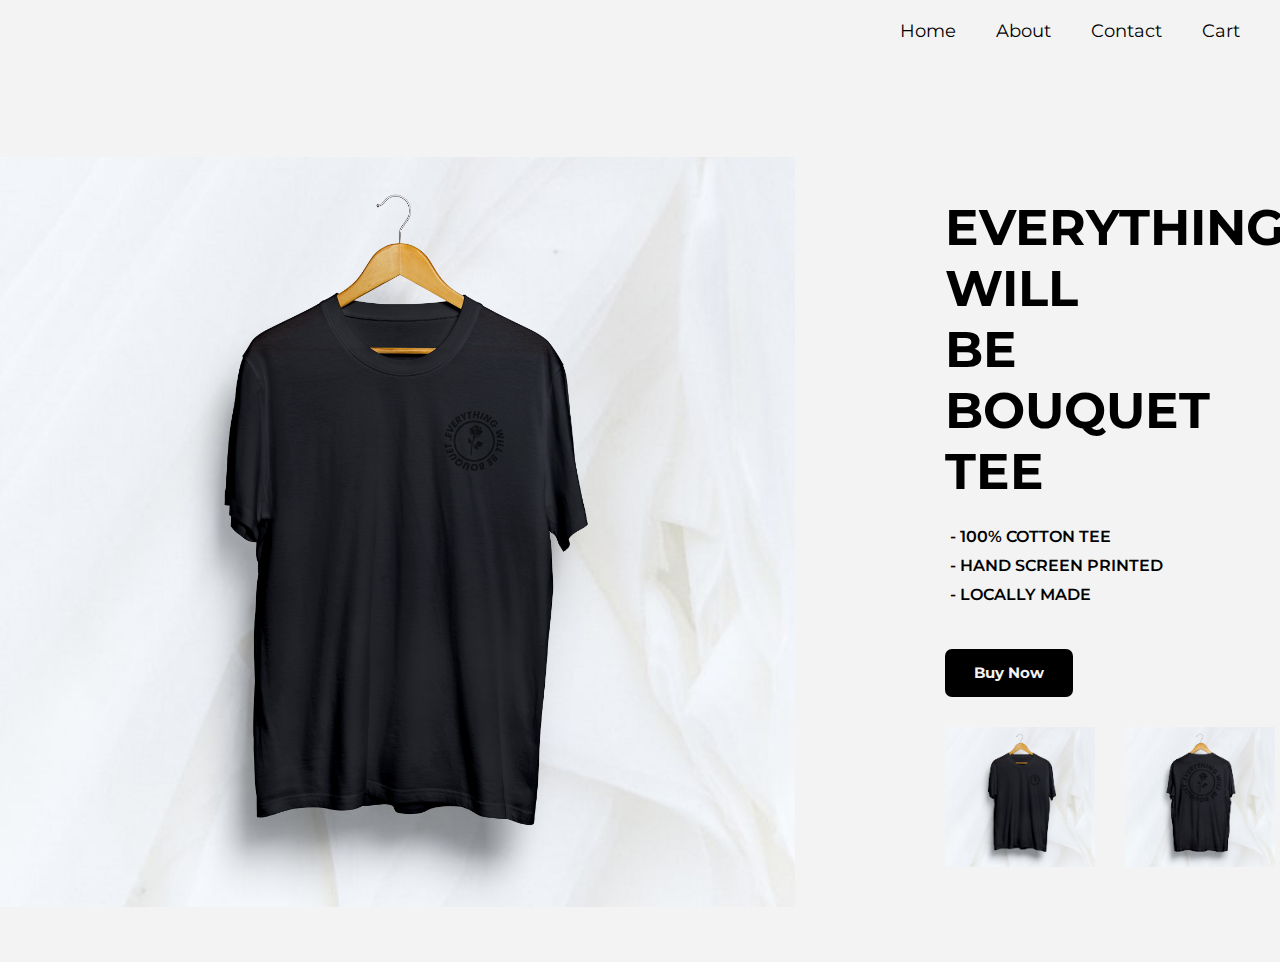
==== productPage.html @ cf2b313b "Adding new files" ====
<!DOCTYPE html>
<html lang="en">
<head>
  <meta charset="UTF-8">
  <meta http-equiv="X-UA-Compatible" content="IE=edge">
  <meta name="viewport" content="width=device-width, initial-scale=1.0">
  <!-- Google Font Import -->
  <link rel="preconnect" href="https://fonts.googleapis.com">
  <link rel="preconnect" href="https://fonts.gstatic.com" crossorigin>
  <link href="https://fonts.googleapis.com/css2?family=Montserrat:wght@400;500;700;800&display=swap" rel="stylesheet">
  <!-- Stylesheet Import -->
  <link rel="stylesheet" href="./productStyles.css">
  <title>Everything will be Bouquet</title>
</head>
<body>
  <header>
    <!-- <h3 class="logo">.sbtl</h3> -->
    <nav>
      <ul>
        <a href="./index.html"><li>Home</li></a>
        <a href="#"><li>About</li></a>
        <a href="#"><li>Contact</li></a>
        <a href="#"><li>Cart</li></a>
      </ul>
    </nav>
  </header>

  <section>
    <div class="main-container">
      <img id="mainImage" src="./img/Everything Front POCKET.jpg" alt="">
      <div class="left-card">
        <h1>Everything will <br> be bouquet <br> Tee</h1>
        <div class="text-container">
        <p>- 100% Cotton Tee</p>
        <p>- Hand Screen Printed</p>
        <p>- Locally Made</p>
      </div>

        <button class="btn">Buy Now</button>
        <div class="thumbnails">
          <img id="change" onclick="change()" src="./img/Everything Front POCKET.jpg" alt="">
          <img onclick="change()" id="thumbnail2" src="./img/Design3.jpg" alt="">
        </div>
      </div>
    </div>
    
  </section>

  <script src="./product.js"></script>
</body>
</html>
---- productStyles.css ----
*{
  margin: 0;
  padding: 0;
  box-sizing: border-box;
}

nav {
  max-width: 100%;
  font-family: 'Montserrat', sans-serif;
  background-color: rgb(243, 243, 243);
}

nav ul {
  list-style-type: none;
  display: flex;
  justify-content: flex-end;
  align-items: center;
  padding-right: 20px;
}

nav li {
  color: black;
  font-size: 18px;
  padding: 20px;
}

nav a{
  text-decoration: none;
}

.main-container{
  max-width: 100%;
  height: 100vh; /*LOOK AT THIS */
  padding-top: 40px;
  background-color: rgb(243, 243, 243);
  display: flex;
  justify-content: center;
  align-items: center;
  gap: 150px;
}

.main-container img{
  max-width: 800px;
}

.main-container h1 {
  font-family: 'Montserrat', sans-serif;
  text-transform: uppercase;
  font-size: 50px;
  padding-bottom: 20px;
}

button {
  width: 8rem;
  height: 3rem;
  font-family: 'Montserrat', sans-serif;
  font-size: 15px;
  font-weight: 700;
  border-radius: 7px;
  background-color: black;
  color: rgb(243, 243, 243);
  border: 2px solid black;
}

button:hover{
  background-color: rgb(243, 243, 243);
  color:black;
  cursor: pointer;
  transition-duration: .5s;
}

p{
  font-family: 'Montserrat', sans-serif;
  font-weight: 600;
  text-transform: uppercase;
  padding: 5px;
}

.text-container {
  padding-bottom: 40px;
}

.thumbnails{
  padding-top: 30px;
  display: flex;
  justify-content: flex-start;
  gap: 30px;
}

.thumbnails img{
  max-width: 150px;
  
}

@media only screen and (max-width: 1000px){
  nav ul {
    display: flex;
    justify-content: center;
  }
  .main-container{
    
    flex-wrap: wrap;
    gap: 100px;
  }
  .main-container h1{
    font-size: 55px;
    text-align: center;
  }
  .left-card{
    display: flex;
    flex-direction: column;
    justify-content: center;
    align-items: center;
  }
  .img-container{
    flex-wrap: wrap;
  }
  }
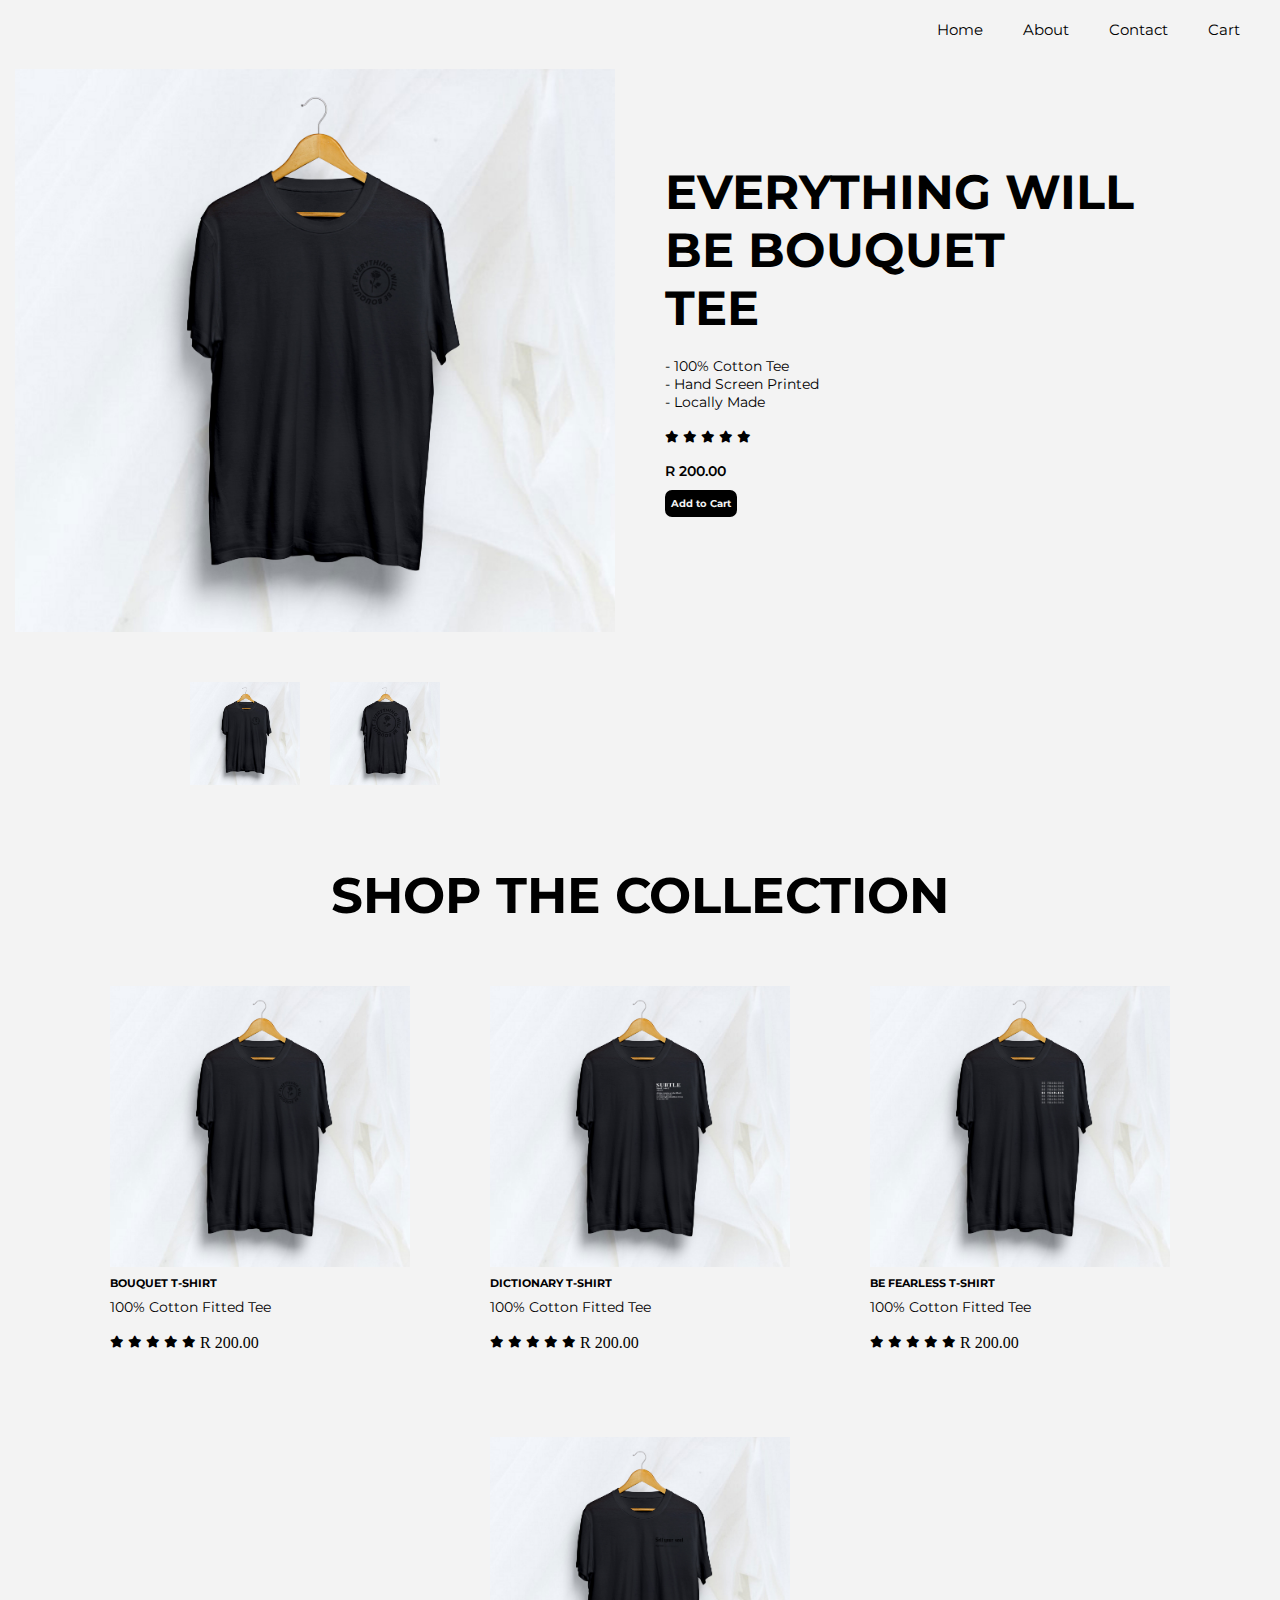
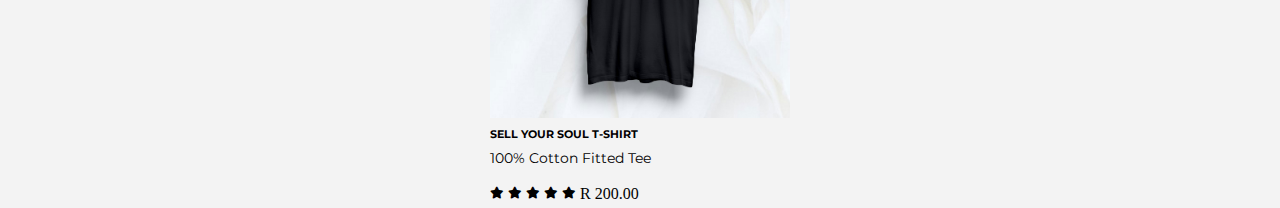
==== commit be6c5897: "All file updates" ====
--- a/productPage.html
+++ b/productPage.html
@@ -1,9 +1,12 @@
 <!DOCTYPE html>
 <html lang="en">
+
 <head>
   <meta charset="UTF-8">
   <meta http-equiv="X-UA-Compatible" content="IE=edge">
   <meta name="viewport" content="width=device-width, initial-scale=1.0">
+  <!-- Font Awesome Import -->
+  <link rel="stylesheet" href="https://cdnjs.cloudflare.com/ajax/libs/font-awesome/6.1.1/css/all.min.css">
   <!-- Google Font Import -->
   <link rel="preconnect" href="https://fonts.googleapis.com">
   <link rel="preconnect" href="https://fonts.gstatic.com" crossorigin>
@@ -12,40 +15,119 @@
   <link rel="stylesheet" href="./productStyles.css">
   <title>Everything will be Bouquet</title>
 </head>
+
 <body>
   <header>
     <!-- <h3 class="logo">.sbtl</h3> -->
+    
     <nav>
+      <div class="logo">
+        <img src="./img/sbtl Futura Black.png" alt="">
+      </div>
       <ul>
-        <a href="./index.html"><li>Home</li></a>
-        <a href="#"><li>About</li></a>
-        <a href="#"><li>Contact</li></a>
-        <a href="#"><li>Cart</li></a>
+        <a href="./index.html">
+          <li>Home</li>
+        </a>
+        <a href="#">
+          <li>About</li>
+        </a>
+        <a href="#">
+          <li>Contact</li>
+        </a>
+        <a href="#">
+          <li>Cart</li>
+        </a>
       </ul>
     </nav>
+
   </header>
 
   <section>
-    <div class="main-container">
-      <img id="mainImage" src="./img/Everything Front POCKET.jpg" alt="">
-      <div class="left-card">
-        <h1>Everything will <br> be bouquet <br> Tee</h1>
-        <div class="text-container">
-        <p>- 100% Cotton Tee</p>
-        <p>- Hand Screen Printed</p>
-        <p>- Locally Made</p>
-      </div>
 
-        <button class="btn">Buy Now</button>
+    <div class="product-container">
+      <div class="grid-column">
+        <img src="./img/Everything-Front-POCKET-for-WEB.jpg" alt="">
+
+        <div class="product-description">
+          <h1>Everything will<br> be bouquet<br> Tee</h1>
+          <div class="text-container">
+            <p>- 100% Cotton Tee</p>
+            <p>- Hand Screen Printed</p>
+            <p>- Locally Made</p>
+            <i class="fa fa-star fa-xs" aria-hidden="true"></i>
+            <i class="fa fa-star fa-xs" aria-hidden="true"></i>
+            <i class="fa fa-star fa-xs" aria-hidden="true"></i>
+            <i class="fa fa-star fa-xs" aria-hidden="true"></i>
+            <i class="fa fa-star fa-xs" aria-hidden="true"></i>
+            <span>R 200.00</span>
+            <button class="btn">Add to Cart</button>
+          </div>
+        </div>
         <div class="thumbnails">
           <img id="change" onclick="change()" src="./img/Everything Front POCKET.jpg" alt="">
           <img onclick="change()" id="thumbnail2" src="./img/Design3.jpg" alt="">
         </div>
       </div>
     </div>
-    
+  </div>
+  </section>
+    <!-- OTHER PRODUCTS SECTION -->
+
+  <section>
+    <div class="middle-body">
+      <div class="middle-heading">
+        <h2>Shop the collection</h2>
+      </div>
+      <div class="img-container">
+        <div class="img-card">
+          <img src="./img/Everything-Front-POCKET-for-WEB.jpg" alt="">
+          <h3>Bouquet T-Shirt</h3>
+          <p>100% Cotton Fitted Tee</p>
+          <i class="fa fa-star fa-xs" aria-hidden="true"></i>
+          <i class="fa fa-star fa-xs" aria-hidden="true"></i>
+          <i class="fa fa-star fa-xs" aria-hidden="true"></i>
+          <i class="fa fa-star fa-xs" aria-hidden="true"></i>
+          <i class="fa fa-star fa-xs" aria-hidden="true"></i>
+          <span>R 200.00</span>
+        </div>
+        <div class="img-card">
+          <img src="./img/Design1.jpg" alt="">
+          <h3>Dictionary T-Shirt</h3>
+          <p>100% Cotton Fitted Tee</p>
+          <i class="fa fa-star fa-xs" aria-hidden="true"></i>
+          <i class="fa fa-star fa-xs" aria-hidden="true"></i>
+          <i class="fa fa-star fa-xs" aria-hidden="true"></i>
+          <i class="fa fa-star fa-xs" aria-hidden="true"></i>
+          <i class="fa fa-star fa-xs" aria-hidden="true"></i>
+          <span>R 200.00</span>
+        </div>
+        <div class="img-card">
+          <img src="./img/Design2.jpg" alt="">
+          <h3>Be Fearless T-Shirt</h3>
+          <p>100% Cotton Fitted Tee</p>
+          <i class="fa fa-star fa-xs" aria-hidden="true"></i>
+          <i class="fa fa-star fa-xs" aria-hidden="true"></i>
+          <i class="fa fa-star fa-xs" aria-hidden="true"></i>
+          <i class="fa fa-star fa-xs" aria-hidden="true"></i>
+          <i class="fa fa-star fa-xs" aria-hidden="true"></i>
+          <span>R 200.00</span>
+        </div>
+        <div class="img-card">
+          <img src="./img/Sell-your-Soul-Design.jpg" alt="">
+          <h3>Sell Your Soul T-Shirt</h3>
+          <p>100% Cotton Fitted Tee</p>
+          <i class="fa fa-star fa-xs" aria-hidden="true"></i>
+          <i class="fa fa-star fa-xs" aria-hidden="true"></i>
+          <i class="fa fa-star fa-xs" aria-hidden="true"></i>
+          <i class="fa fa-star fa-xs" aria-hidden="true"></i>
+          <i class="fa fa-star fa-xs" aria-hidden="true"></i>
+          <span>R 200.00</span>
+        </div>
+      </div>
+    </div>
   </section>
 
   <script src="./product.js"></script>
 </body>
+
 </html>--- a/productStyles.css
+++ b/productStyles.css
@@ -4,6 +4,16 @@
   box-sizing: border-box;
 }
 
+.logo{
+  padding-top: 20px;
+  display: flex;
+  justify-content: center;
+}
+
+.logo img{
+  max-width: 80px;
+}
+
 nav {
   max-width: 100%;
   font-family: 'Montserrat', sans-serif;
@@ -20,7 +30,7 @@
 
 nav li {
   color: black;
-  font-size: 18px;
+  font-size: 15px;
   padding: 20px;
 }
 
@@ -28,33 +38,62 @@
   text-decoration: none;
 }
 
-.main-container{
-  max-width: 100%;
-  height: 100vh; /*LOOK AT THIS */
-  padding-top: 40px;
-  background-color: rgb(243, 243, 243);
-  display: flex;
-  justify-content: center;
+/* <---------- END OF NAV ----------> */
+
+.product-container{
+  
+  max-width: 100%;
+  padding-top: 10px;
+  background-color: rgb(243, 243, 243);
+}
+
+.grid-column{
+  max-width: 100%;
   align-items: center;
-  gap: 150px;
-}
-
-.main-container img{
-  max-width: 800px;
-}
-
-.main-container h1 {
+  display: grid;
+  justify-content: center;
+  grid-template-columns: repeat(2, 600px);
+  column-gap: 50px;
+}
+
+.grid-column img{
+  max-width: 600px;
+}
+
+.product-description h1{
+  font-size: 3rem;
   font-family: 'Montserrat', sans-serif;
   text-transform: uppercase;
-  font-size: 50px;
   padding-bottom: 20px;
 }
 
-button {
-  width: 8rem;
-  height: 3rem;
-  font-family: 'Montserrat', sans-serif;
-  font-size: 15px;
+.text-container{
+  padding-bottom: 20px;
+}
+
+.text-container p{
+  font-family: 'Montserrat', sans-serif;
+  font-size: 14px;
+}
+
+.text-container span{
+    display: block;
+    font-family: 'Montserrat', sans-serif;
+    font-size: 14px;
+    font-weight: 600;
+    padding-top: 10px;
+    padding-bottom: 10px;
+  }
+
+ i{
+    padding-top: 20px;
+ }
+
+ .btn {
+  width: 4.5rem;
+  height: 1.7rem;
+  font-family: 'Montserrat', sans-serif;
+  font-size: 10px;
   font-weight: 700;
   border-radius: 7px;
   background-color: black;
@@ -69,50 +108,181 @@
   transition-duration: .5s;
 }
 
-p{
-  font-family: 'Montserrat', sans-serif;
+
+.thumbnails{
+  display: flex;
+  justify-content: center;
+  gap: 30px;
+  padding-top: 50px;
+}
+.product-container .thumbnails img{
+  max-width: 110px;
+}
+
+/* <----------- OTHER OPTIONS SECTION ----------> */
+
+.middle-body{
+  background-color: rgb(243, 243, 243);
+  padding-top: 80px;
+}
+
+.middle-heading{
+  display: flex;
+  justify-content: center;
+  align-items: center;
+  text-align: center;
+  padding-bottom: 10px;
+}
+
+.middle-heading h2{
+  font-family: 'Montserrat', sans-serif;
+  text-transform: uppercase;
+  font-size: 50px;
+}
+
+.img-container{
+  max-width: 100%;
+  padding-top: 50px;
+  display: flex;
+  flex-wrap: wrap;
+  justify-content: center;
+  gap: 80px;
+}
+
+.img-card{
+  max-width: 505px;
+}
+
+.img-card h3{
+  font-family: 'Montserrat', sans-serif;
+  font-size: 11px;
+  padding-top: 5px;
+  padding-bottom: 8px;
+  text-transform: uppercase;
+}
+
+.img-card p{
+  font-family: 'Montserrat', sans-serif;
+  font-size: 14px;
+}
+
+.img-card img {
+  max-width: 300px;
+}
+
+i{
+  padding-top: 25px;
+  padding-bottom: 15px;
+}
+
+.product-description span{
+  display: block;
+  font-family: 'Montserrat', sans-serif;
+  font-size: 14px;
   font-weight: 600;
-  text-transform: uppercase;
-  padding: 5px;
-}
-
-.text-container {
-  padding-bottom: 40px;
-}
-
-.thumbnails{
-  padding-top: 30px;
-  display: flex;
-  justify-content: flex-start;
-  gap: 30px;
-}
-
-.thumbnails img{
-  max-width: 150px;
-  
-}
-
-@media only screen and (max-width: 1000px){
+}
+
+
+
+
+/* <-------- END OF OTHER OPTIONS --------> */
+
+
+
+
+
+
+
+
+
+/* <---------- RESPONSIVE SECTION ----------> */
+@media only screen and (min-width: 850px){
+  .logo{
+    display: none;
+  }
+}
+
+
+
+@media only screen and (max-width: 850px){
+
+  nav ul li{
+    display: none;
+  }
   nav ul {
+    display: block;
+    text-align: center;
+    padding-top: 10px;
+    padding-right: 0;
+  }
+
+  nav li {
+    font-size: 0.8rem;
+    padding: 2px;
+  }
+
+  .product-container{
+    max-width: 100%;
+    flex-wrap: wrap;
+  }
+
+  .product-description{
+    max-width: 100%;
+  }
+
+  .grid-column{
+    max-width: 850px;
+    display: grid;
+    grid-template-columns: repeat(2, 180px);
+    column-gap: 10px;
+  }
+
+  .btn{
+    width: 3.8rem;
+  height: 1.3rem;
+  font-size: 0.5rem;
+  }
+
+.product-description{
+  padding-top: 45px;
+}
+
+  .grid-column h1{
+    display: inline;
+    font-size: 0.7rem;
+    padding: 0px;
+  }
+
+  .grid-column p{
+    font-size: 0.6rem;
+    padding-top: 5px;
+  }
+
+  i{
+    padding-top: 15px;
+    padding-bottom: 0px;
+  }
+
+  span{
+    font-size: 1px;
+    padding: 0px;
+  }
+
+  .grid-column img{
+    overflow: auto;
+    max-width: 180px;
+  }
+
+  .thumbnails{
     display: flex;
     justify-content: center;
-  }
-  .main-container{
-    
-    flex-wrap: wrap;
-    gap: 100px;
-  }
-  .main-container h1{
-    font-size: 55px;
-    text-align: center;
-  }
-  .left-card{
-    display: flex;
-    flex-direction: column;
-    justify-content: center;
-    align-items: center;
-  }
-  .img-container{
-    flex-wrap: wrap;
-  }
-  }+    gap: 10px;
+    padding-top: 0px;
+  }
+
+  .product-container .thumbnails img{
+    max-width: 70px;
+  }
+}
+
+
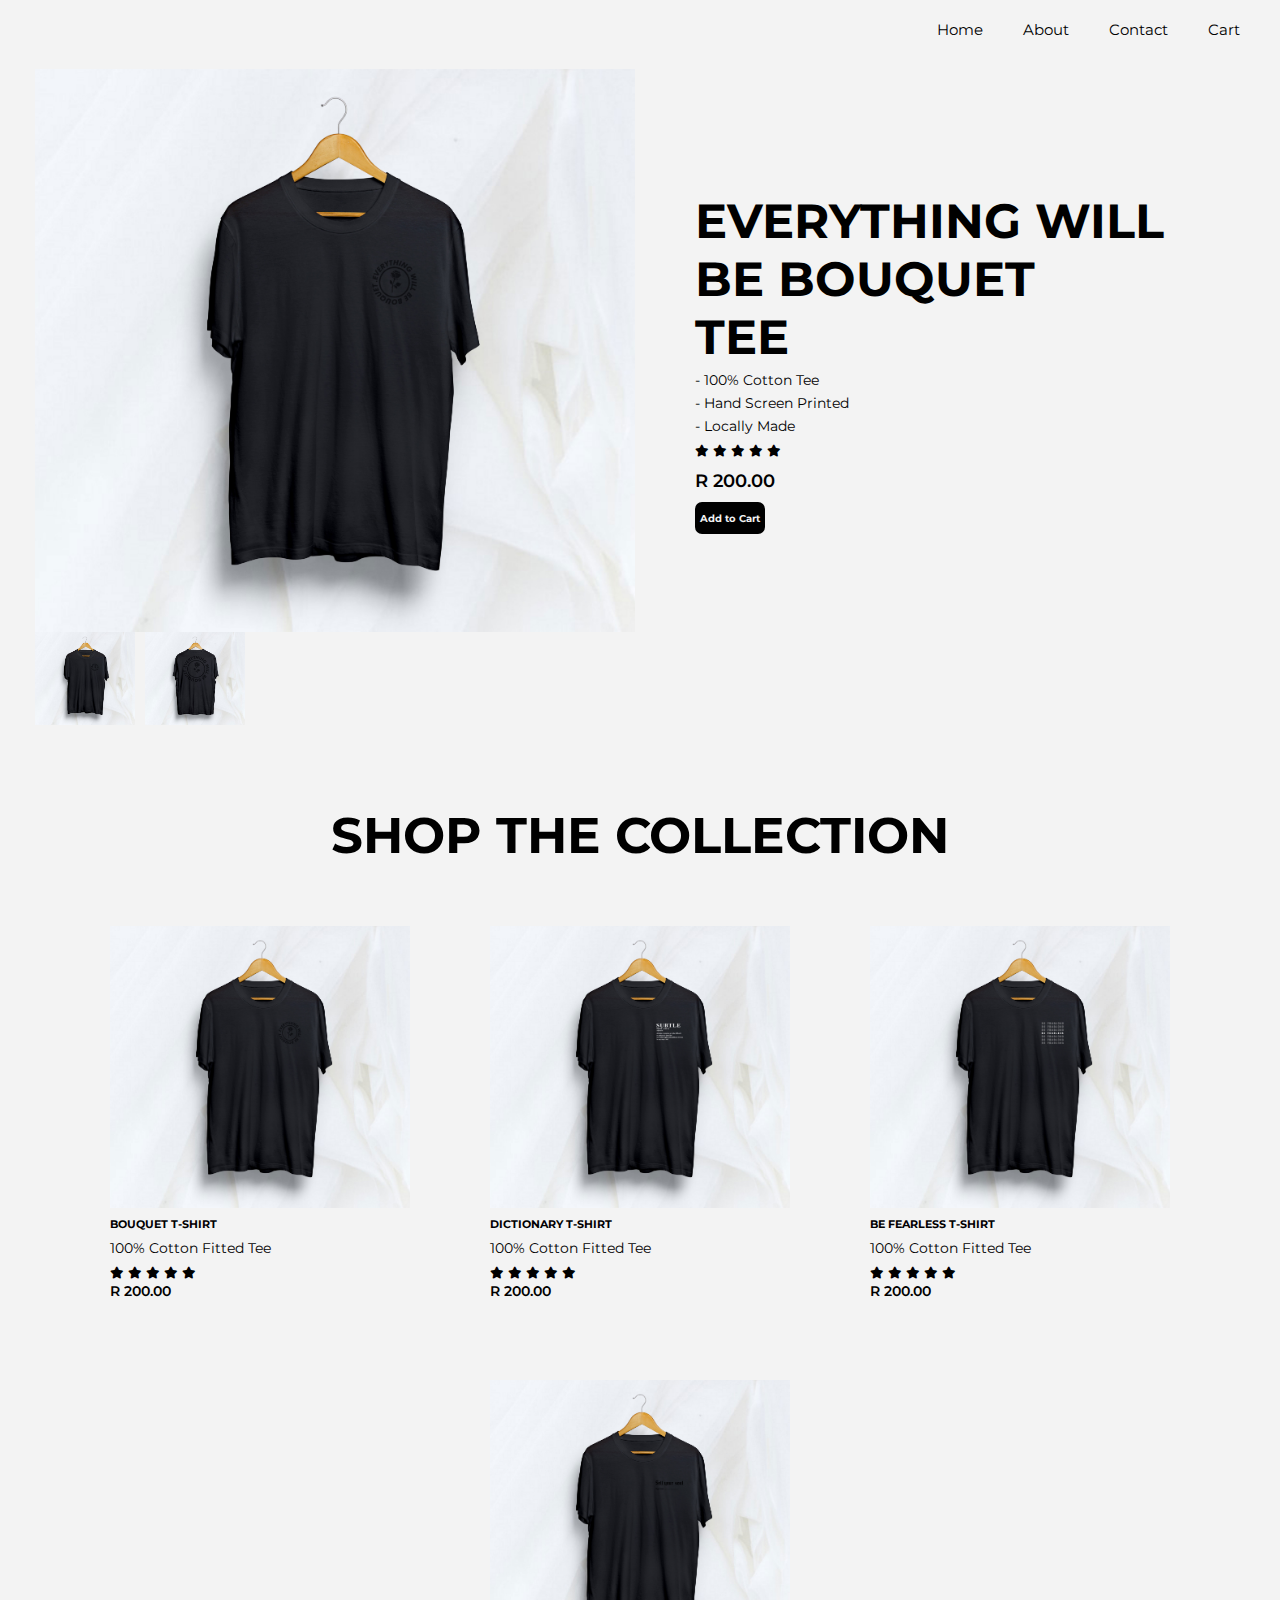
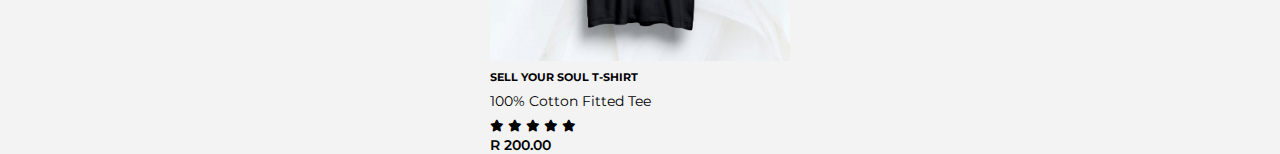
==== commit 72ec6718: "Index and Product Page Updates" ====
--- a/productPage.html
+++ b/productPage.html
@@ -37,6 +37,7 @@
         <a href="#">
           <li>Cart</li>
         </a>
+        <a href=""><i class="fa fa-bars fa-lg" aria-hidden="true"></i></a>
       </ul>
     </nav>
 
@@ -46,7 +47,7 @@
 
     <div class="product-container">
       <div class="grid-column">
-        <img src="./img/Everything-Front-POCKET-for-WEB.jpg" alt="">
+        <img class="display-img" src="./img/Everything-Front-POCKET-for-WEB.jpg" alt="">
 
         <div class="product-description">
           <h1>Everything will<br> be bouquet<br> Tee</h1>
--- a/productStyles.css
+++ b/productStyles.css
@@ -1,16 +1,16 @@
-*{
+* {
   margin: 0;
   padding: 0;
   box-sizing: border-box;
 }
 
-.logo{
+.logo {
   padding-top: 20px;
   display: flex;
   justify-content: center;
 }
 
-.logo img{
+.logo img {
   max-width: 80px;
 }
 
@@ -34,20 +34,32 @@
   padding: 20px;
 }
 
-nav a{
+nav a {
   text-decoration: none;
 }
 
+i.fa.fa-bars{
+  color: black;
+  padding: 0px;
+}
+
 /* <---------- END OF NAV ----------> */
 
-.product-container{
-  
+.product-container {
+
   max-width: 100%;
   padding-top: 10px;
   background-color: rgb(243, 243, 243);
 }
 
-.grid-column{
+.product-description h1 {
+  font-size: 5rem;
+  font-family: 'Montserrat', sans-serif;
+  text-transform: uppercase;
+  padding-bottom: 20px;
+}
+
+.grid-column {
   max-width: 100%;
   align-items: center;
   display: grid;
@@ -56,40 +68,34 @@
   column-gap: 50px;
 }
 
-.grid-column img{
+/* .grid-column img {
   max-width: 600px;
-}
-
-.product-description h1{
-  font-size: 3rem;
-  font-family: 'Montserrat', sans-serif;
-  text-transform: uppercase;
+} */
+
+
+.text-container {
   padding-bottom: 20px;
 }
 
-.text-container{
-  padding-bottom: 20px;
-}
-
-.text-container p{
+.text-container p {
   font-family: 'Montserrat', sans-serif;
   font-size: 14px;
 }
 
-.text-container span{
-    display: block;
-    font-family: 'Montserrat', sans-serif;
-    font-size: 14px;
-    font-weight: 600;
-    padding-top: 10px;
-    padding-bottom: 10px;
-  }
-
- i{
-    padding-top: 20px;
- }
-
- .btn {
+.text-container span {
+  display: block;
+  font-family: 'Montserrat', sans-serif;
+  font-size: 14px;
+  font-weight: 600;
+  padding-top: 10px;
+  padding-bottom: 10px;
+}
+
+i {
+  padding-top: 20px;
+}
+
+.btn {
   width: 4.5rem;
   height: 1.7rem;
   font-family: 'Montserrat', sans-serif;
@@ -101,32 +107,33 @@
   border: 2px solid black;
 }
 
-button:hover{
+button:hover {
   background-color: rgb(243, 243, 243);
-  color:black;
+  color: black;
   cursor: pointer;
   transition-duration: .5s;
 }
 
 
-.thumbnails{
+.thumbnails {
   display: flex;
   justify-content: center;
   gap: 30px;
   padding-top: 50px;
 }
-.product-container .thumbnails img{
+
+.product-container .thumbnails img {
   max-width: 110px;
 }
 
 /* <----------- OTHER OPTIONS SECTION ----------> */
 
-.middle-body{
+.middle-body {
   background-color: rgb(243, 243, 243);
   padding-top: 80px;
 }
 
-.middle-heading{
+.middle-heading {
   display: flex;
   justify-content: center;
   align-items: center;
@@ -134,13 +141,13 @@
   padding-bottom: 10px;
 }
 
-.middle-heading h2{
+.middle-heading h2 {
   font-family: 'Montserrat', sans-serif;
   text-transform: uppercase;
   font-size: 50px;
 }
 
-.img-container{
+.img-container {
   max-width: 100%;
   padding-top: 50px;
   display: flex;
@@ -149,11 +156,11 @@
   gap: 80px;
 }
 
-.img-card{
+.img-card {
   max-width: 505px;
 }
 
-.img-card h3{
+.img-card h3 {
   font-family: 'Montserrat', sans-serif;
   font-size: 11px;
   padding-top: 5px;
@@ -161,7 +168,7 @@
   text-transform: uppercase;
 }
 
-.img-card p{
+.img-card p {
   font-family: 'Montserrat', sans-serif;
   font-size: 14px;
 }
@@ -170,119 +177,451 @@
   max-width: 300px;
 }
 
-i{
+i {
   padding-top: 25px;
   padding-bottom: 15px;
 }
 
-.product-description span{
+.product-description span {
   display: block;
   font-family: 'Montserrat', sans-serif;
+  font-size: 18px;
+  font-weight: 600;
+}
+
+
+
+
+
+/* <-------- END OF OTHER OPTIONS --------> */
+
+
+
+
+
+
+
+/* <---------- RESPONSIVE SECTION ----------> */
+
+/* <----------- MEDIA QUERY FOR 390PX SCREENS -----------> */
+
+
+@media only screen and (max-width:575px){ 
+
+  /* ANYTHING UPTO 575px WONT DISPLAY THE NAV BAR */
+  nav ul li {
+    display: none;
+  }
+
+  i.fa.fa-bars{
+    color: black;
+    padding-top: 20px;
+    padding-right: 20px;
+  }
+
+}
+
+
+
+@media screen and (orientation: portrait), screen and (max-width: 390px) {
+  .logo {
+    display: none;
+  }
+
+ 
+  nav{
+    padding-top:3px
+  }
+  
+  nav ul{
+    padding: 0;
+  }
+
+  .product-container {
+    padding: 0;
+    display: grid;
+    justify-content: center;
+    max-width: 100%;
+    flex-wrap: wrap;
+  }
+
+  .product-description {
+    max-width: 100%;
+  }
+
+  .grid-column {
+    max-width: 576px;
+    display: grid;
+    grid-template-columns: repeat(2, 180px);
+    column-gap: 10px;
+  }
+
+  .grid-column img {
+    object-fit: cover;
+    max-width: 100%;
+    Height: 80%;
+  }
+
+
+  .btn {
+    width: 3.8rem;
+    height: 1.3rem;
+    font-size: 0.5rem;
+  }
+
+  .product-description {
+    padding-top: 45px;
+  }
+
+  .grid-column h1 {
+    display: inline;
+    font-size: 0.7rem;
+    padding: 0px;
+  }
+
+  .grid-column p {
+    font-size: 0.5rem;
+    padding-top: 5px;
+  }
+
+  i {
+    padding-top: 15px;
+    padding-bottom: 0px;
+  }
+
+  span {
+    font-size: 1px;
+    padding: 0px;
+  }
+
+  .thumbnails {
+    display: flex;
+    justify-content: flex-start;
+    gap: 10px;
+    padding-top: 0px;
+  }
+
+  .product-container .thumbnails img {
+    max-width: 60px;
+  }
+}
+
+
+
+
+
+
+/* <----------- MEDIA QUERY FOR 576PX SCREENS -----------> */
+
+@media only screen and (min-width: 576px) {
+  .logo {
+    display: none;
+  }
+
+  i.fa.fa-bars{
+    display: none;
+  }
+
+  .product-container {
+    display: grid;
+    justify-content: center;
+    max-width: 100%;
+    flex-wrap: wrap;
+  }
+
+  .product-description {
+    max-width: 100%;
+  }
+
+  .grid-column {
+    max-width: 576px;
+    display: grid;
+    grid-template-columns: repeat(2, 288px);
+    column-gap: 10px;
+  }
+
+  .grid-column .display-img {
+    display: block;
+    margin: 0 auto;
+    max-width: 100%;
+    max-height: 100%;
+  }
+
+
+  .btn {
+    width: 3.8rem;
+    height: 1.3rem;
+    font-size: 0.5rem;
+  }
+
+  .product-description {
+    padding-top: 45px;
+  }
+
+  .grid-column h1 {
+    display: inline;
+    font-size: 1.7rem;
+    padding: 0px;
+  }
+
+  .grid-column p {
+    font-size: 0.7rem;
+    padding-top: 5px;
+  }
+
+  i {
+    padding-top: 15px;
+    padding-bottom: 0px;
+  }
+
+  span {
+    font-size: 1px;
+    padding: 0px;
+  }
+
+  .thumbnails {
+    display: flex;
+    justify-content: flex-start;
+    gap: 10px;
+    padding-top: 0px;
+  }
+
+  .product-container .thumbnails img {
+    max-width: 80px;
+  }
+}
+
+
+
+
+/* <----------- MEDIA QUERY FOR 768PX SCREENS -----------> */
+
+@media only screen and (min-width: 768px) {
+  .logo {
+    display: none;
+  }
+
+  .product-container {
+    display: grid;
+    justify-content: center;
+    max-width: 100%;
+    flex-wrap: wrap;
+  }
+
+  .product-description {
+    max-width: 100%;
+  }
+
+  .grid-column {
+    max-width: 850px;
+    display: grid;
+    grid-template-columns: repeat(2, 384px);
+    column-gap: 10px;
+  }
+
+  .grid-column .display-img {
+    display: block;
+    margin: 0 auto;
+    max-width: 100%;
+    max-height: 100%;
+  }
+
+  .btn {
+    width: 4.4rem;
+    height: 2rem;
+    font-size: 0.6rem;
+  }
+
+  .product-description {
+    padding-top: 45px;
+  }
+
+  .grid-column h1 {
+    display: inline;
+    font-size: 2.1rem;
+    padding: 0px;
+  }
+
+  .grid-column p {
+    font-size: 0.7rem;
+    padding-top: 5px;
+  }
+
+  i {
+    padding-top: 15px;
+    padding-bottom: 0px;
+  }
+
+  span {
+    font-size: 1px;
+    padding: 0px;
+  }
+  .thumbnails {
+    display: flex;
+    justify-content: flex-start;
+    gap: 10px;
+    padding-top: 0px;
+  }
+
+  .product-container .thumbnails img {
+    max-width: 90px;
+  }
+}
+
+
+
+/* <----------- MEDIA QUERY FOR 992PX SCREENS -----------> */
+
+@media only screen and (min-width: 992px){
+  .logo {
+    display: none;
+  }
+
+  .product-container {
+    display: grid;
+    justify-content: center;
+    max-width: 100%;
+    flex-wrap: wrap;
+  }
+
+  .product-description {
+    max-width: 100%;
+  }
+
+  .grid-column {
+    max-width: 992px;
+    display: grid;
+    justify-content: center;
+    grid-template-columns: repeat(2, 496px);
+    column-gap: 10px;
+  }
+
+  .grid-column .display-img {
+    display: block;
+    margin: 0 auto;
+    max-width: 100%;
+    max-height: 100%;
+  }
+
+  .btn {
+    width: 4.4rem;
+    height: 2rem;
+    font-size: 0.6rem;
+  }
+
+  .product-description {
+    padding-top: 45px;
+  }
+
+  .grid-column h1 {
+    display: inline;
+    font-size: 2.4rem;
+    padding: 0px;
+  }
+
+  .grid-column p {
+    font-size: 0.8rem;
+    padding-top: 5px;
+  }
+
+  i {
+    padding-top: 15px;
+    padding-bottom: 0px;
+  }
+
+  span {
+    font-size: 1px;
+    padding: 0px;
+  }
+  .thumbnails {
+    display: flex;
+    justify-content: flex-start;
+    gap: 10px;
+    padding-top: 0px;
+  }
+
+  .product-container .thumbnails img {
+    max-width: 100px;
+  }
+}
+
+
+
+/* <----------- MEDIA QUERY FOR 1200PX SCREENS -----------> */
+
+@media only screen and (min-width: 1200px){
+  .logo {
+    display: none;
+  }
+
+  .product-container {
+    display: grid;
+    justify-content: center;
+    max-width: 100%;
+    flex-wrap: wrap;
+  }
+
+  .product-description {
+    padding-left: 50px;
+    max-width: 100%;
+  }
+
+  .grid-column {
+    max-width: 100%;
+    display: grid;
+    justify-content: center;
+    grid-template-columns: repeat(2, 600px);
+    column-gap: 10px;
+  }
+
+  .grid-column .display-img {
+    display: block;
+    margin: 0 auto;
+    max-width: 100%;
+    max-height: 100%;
+  }
+
+  .btn {
+    width: 4.4rem;
+    height: 2rem;
+    font-size: 0.6rem;
+  }
+
+  .product-description {
+    padding-top: 45px;
+  }
+
+  .grid-column h1 {
+    display: inline;
+    font-size: 3rem;
+    padding: 0px;
+  }
+
+  .grid-column p {
+    font-size: 0.9rem;
+    padding-top: 5px;
+  }
+
+  i {
+    padding-top: 15px;
+    padding-bottom: 0px;
+  }
+
+  span {
+    display: block;
+    font-family: 'Montserrat', sans-serif;
   font-size: 14px;
   font-weight: 600;
-}
-
-
-
-
-/* <-------- END OF OTHER OPTIONS --------> */
-
-
-
-
-
-
-
-
-
-/* <---------- RESPONSIVE SECTION ----------> */
-@media only screen and (min-width: 850px){
-  .logo{
-    display: none;
-  }
-}
-
-
-
-@media only screen and (max-width: 850px){
-
-  nav ul li{
-    display: none;
-  }
-  nav ul {
-    display: block;
-    text-align: center;
-    padding-top: 10px;
-    padding-right: 0;
-  }
-
-  nav li {
-    font-size: 0.8rem;
-    padding: 2px;
-  }
-
-  .product-container{
-    max-width: 100%;
-    flex-wrap: wrap;
-  }
-
-  .product-description{
-    max-width: 100%;
-  }
-
-  .grid-column{
-    max-width: 850px;
-    display: grid;
-    grid-template-columns: repeat(2, 180px);
-    column-gap: 10px;
-  }
-
-  .btn{
-    width: 3.8rem;
-  height: 1.3rem;
-  font-size: 0.5rem;
-  }
-
-.product-description{
-  padding-top: 45px;
-}
-
-  .grid-column h1{
-    display: inline;
-    font-size: 0.7rem;
-    padding: 0px;
-  }
-
-  .grid-column p{
-    font-size: 0.6rem;
-    padding-top: 5px;
-  }
-
-  i{
-    padding-top: 15px;
-    padding-bottom: 0px;
-  }
-
-  span{
-    font-size: 1px;
-    padding: 0px;
-  }
-
-  .grid-column img{
-    overflow: auto;
-    max-width: 180px;
-  }
-
-  .thumbnails{
+  }
+  .thumbnails {
     display: flex;
-    justify-content: center;
+    justify-content: flex-start;
     gap: 10px;
-    padding-top: 0px;
-  }
-
-  .product-container .thumbnails img{
-    max-width: 70px;
-  }
-}
-
-
+  }
+
+  .product-container .thumbnails img {
+    max-width: 100px;
+  }
+}
+
+
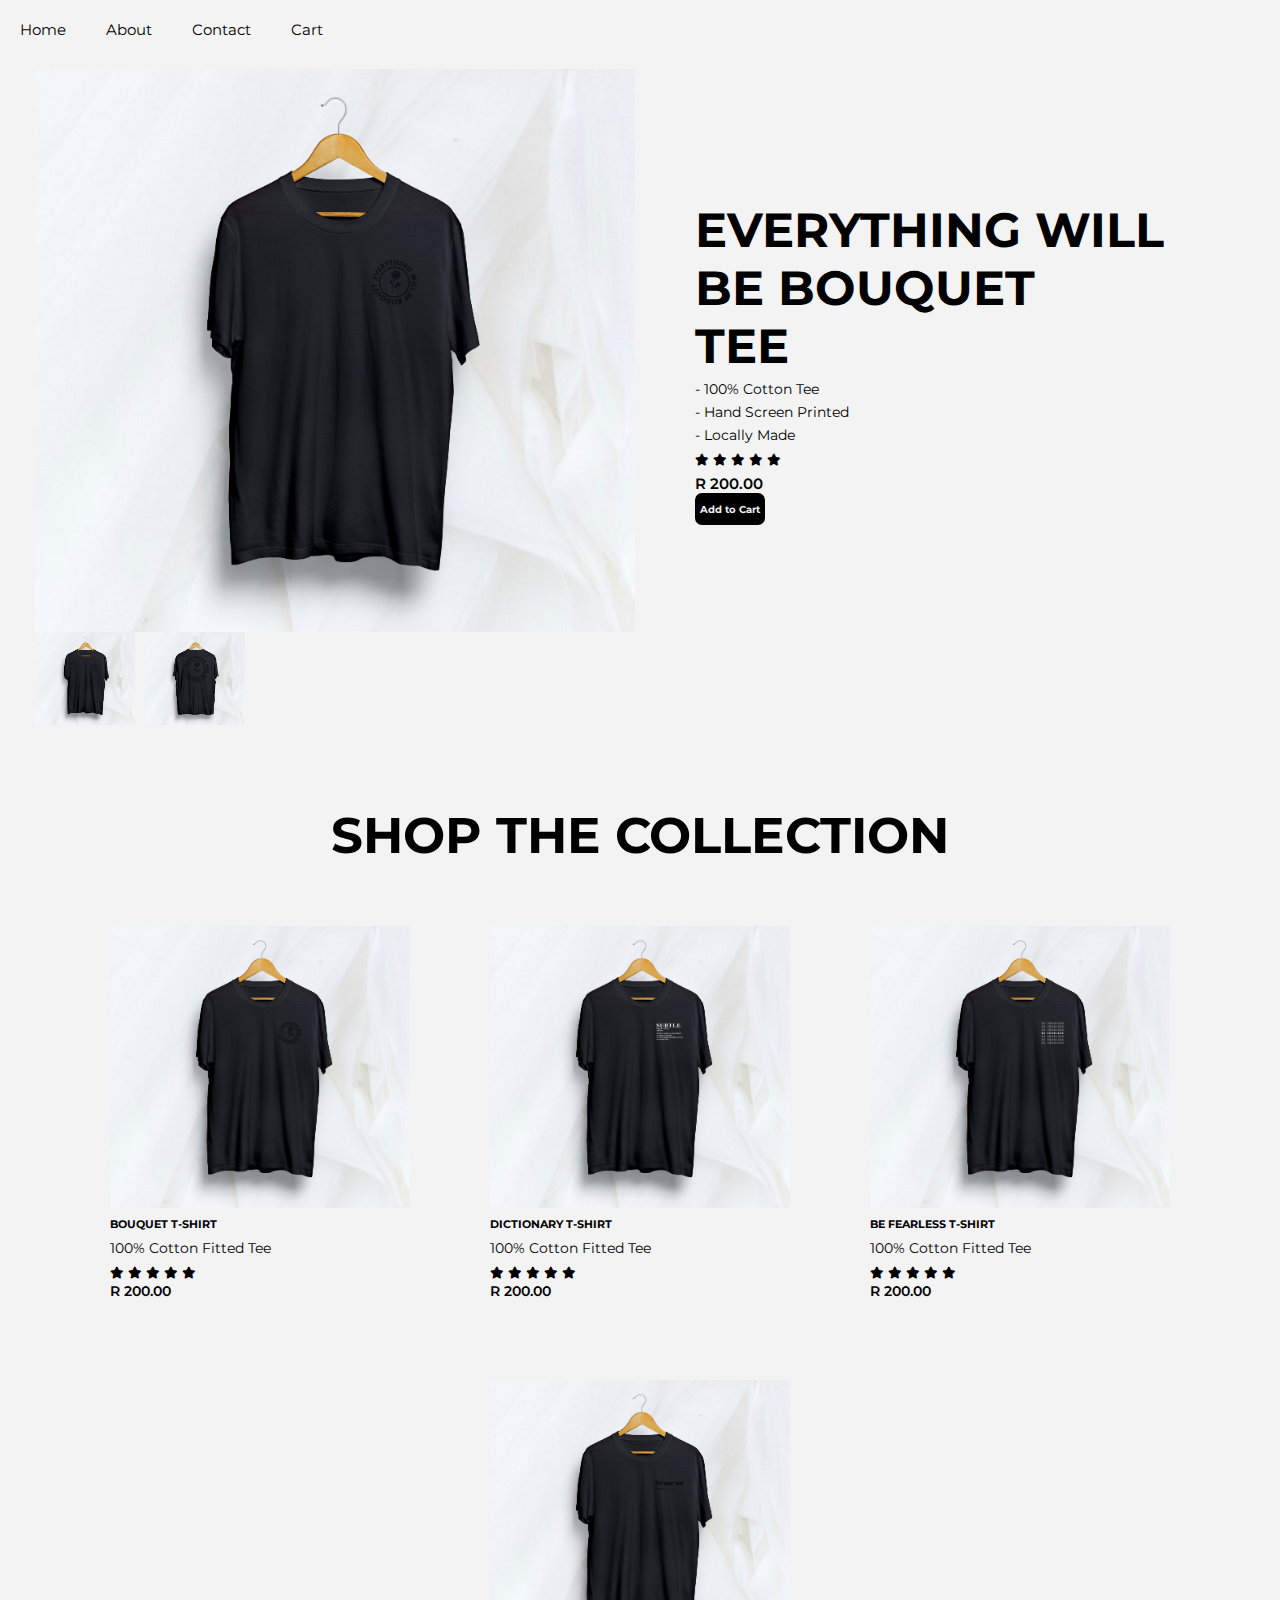
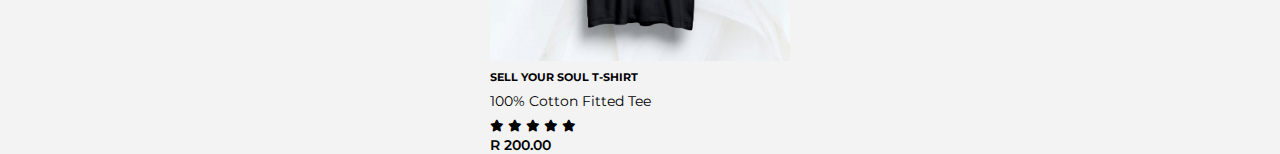
==== commit f6e531f3: "Adding Hamburger Menu" ====
--- a/productPage.html
+++ b/productPage.html
@@ -24,7 +24,10 @@
       <div class="logo">
         <img src="./img/sbtl Futura Black.png" alt="">
       </div>
-      <ul>
+      <button class="hamburger" id="hamburger">
+        <i class="fa fa-bars fa-lg" aria-hidden="true"></i>
+      </button>
+      <ul class="nav-ul" id="nav-ul">
         <a href="./index.html">
           <li>Home</li>
         </a>
@@ -37,8 +40,8 @@
         <a href="#">
           <li>Cart</li>
         </a>
-        <a href=""><i class="fa fa-bars fa-lg" aria-hidden="true"></i></a>
       </ul>
+      
     </nav>
 
   </header>
@@ -60,7 +63,7 @@
             <i class="fa fa-star fa-xs" aria-hidden="true"></i>
             <i class="fa fa-star fa-xs" aria-hidden="true"></i>
             <i class="fa fa-star fa-xs" aria-hidden="true"></i>
-            <span>R 200.00</span>
+            <span class="main-price">R 200.00</span>
             <button class="btn">Add to Cart</button>
           </div>
         </div>
--- a/productStyles.css
+++ b/productStyles.css
@@ -5,9 +5,9 @@
 }
 
 .logo {
-  padding-top: 20px;
+  padding: 10px;
   display: flex;
-  justify-content: center;
+  
 }
 
 .logo img {
@@ -15,6 +15,9 @@
 }
 
 nav {
+  display: flex;
+  justify-content: space-between;
+  flex-wrap: wrap;
   max-width: 100%;
   font-family: 'Montserrat', sans-serif;
   background-color: rgb(243, 243, 243);
@@ -24,11 +27,13 @@
   list-style-type: none;
   display: flex;
   justify-content: flex-end;
-  align-items: center;
   padding-right: 20px;
 }
 
 nav li {
+  display: inline-block;
+  display: flex;
+  justify-content: flex-end;
   color: black;
   font-size: 15px;
   padding: 20px;
@@ -38,10 +43,23 @@
   text-decoration: none;
 }
 
-i.fa.fa-bars{
+.hamburger{
+  background-color: transparent;
+  border: none;
+  color: black;
+  font-size: 20px;
+  cursor: pointer;
+  display: none;
+}
+
+.hamburger:focus{
+  outline: none;
+}
+
+/* i.fa.fa-bars{
   color: black;
   padding: 0px;
-}
+} */
 
 /* <---------- END OF NAV ----------> */
 
@@ -68,10 +86,6 @@
   column-gap: 50px;
 }
 
-/* .grid-column img {
-  max-width: 600px;
-} */
-
 
 .text-container {
   padding-bottom: 20px;
@@ -82,17 +96,24 @@
   font-size: 14px;
 }
 
-.text-container span {
+/* .text-container span {
   display: block;
   font-family: 'Montserrat', sans-serif;
   font-size: 14px;
   font-weight: 600;
   padding-top: 10px;
   padding-bottom: 10px;
-}
+} */
 
 i {
   padding-top: 20px;
+}
+
+.img-container span{
+  font-family: 'Montserrat', sans-serif;
+  font-weight: 600;
+  display: block;
+  font-size: 14px;
 }
 
 .btn {
@@ -203,31 +224,54 @@
 
 /* <---------- RESPONSIVE SECTION ----------> */
 
+@media screen and (max-width: 767px){
+  nav .logo{
+    padding: 10px;
+  }
+  
+  .nav-ul {
+    display: none;
+    flex-direction: column;
+    width: 100%;
+  }
+
+  .nav-ul.show{
+    display: flex;
+    justify-content: flex-end;
+    padding-right: 20px;
+  }
+
+  .hamburger{
+    display: block;
+    padding-right: 20px;
+    color: black;
+    font-size: 15px;
+  }
+
+  nav li{
+    font-size: 12px;
+    padding: 2px;
+  }
+}
+
+
+
+
 /* <----------- MEDIA QUERY FOR 390PX SCREENS -----------> */
-
-
 @media only screen and (max-width:575px){ 
 
   /* ANYTHING UPTO 575px WONT DISPLAY THE NAV BAR */
-  nav ul li {
+  /* .nav-ul {
     display: none;
-  }
-
-  i.fa.fa-bars{
-    color: black;
-    padding-top: 20px;
-    padding-right: 20px;
-  }
+  } */
+
+ 
 
 }
 
 
 
 @media screen and (orientation: portrait), screen and (max-width: 390px) {
-  .logo {
-    display: none;
-  }
-
  
   nav{
     padding-top:3px
@@ -250,16 +294,16 @@
   }
 
   .grid-column {
-    max-width: 576px;
+    max-width: 100%;
     display: grid;
     grid-template-columns: repeat(2, 180px);
     column-gap: 10px;
   }
 
-  .grid-column img {
+  .grid-column .display-img {
     object-fit: cover;
     max-width: 100%;
-    Height: 80%;
+    max-height: 80%;
   }
 
 
@@ -270,6 +314,7 @@
   }
 
   .product-description {
+    padding-left: 30px;
     padding-top: 45px;
   }
 
@@ -289,9 +334,10 @@
     padding-bottom: 0px;
   }
 
-  span {
-    font-size: 1px;
-    padding: 0px;
+  .text-container .main-price{
+    padding-top: 5px;
+    padding-bottom: 5px;
+    font-size: 10px;
   }
 
   .thumbnails {
@@ -314,13 +360,6 @@
 /* <----------- MEDIA QUERY FOR 576PX SCREENS -----------> */
 
 @media only screen and (min-width: 576px) {
-  .logo {
-    display: none;
-  }
-
-  i.fa.fa-bars{
-    display: none;
-  }
 
   .product-container {
     display: grid;
@@ -355,6 +394,7 @@
   }
 
   .product-description {
+    padding-left: 30px;
     padding-top: 45px;
   }
 
@@ -372,6 +412,11 @@
   i {
     padding-top: 15px;
     padding-bottom: 0px;
+  }
+
+  .text-container .main-price{
+    padding-top: 5px;
+    font-size: 15px;
   }
 
   span {
@@ -396,11 +441,8 @@
 
 /* <----------- MEDIA QUERY FOR 768PX SCREENS -----------> */
 
-@media only screen and (min-width: 768px) {
-  .logo {
-    display: none;
-  }
-
+/* @media only screen and (min-width: 768px) {
+ 
   .product-container {
     display: grid;
     justify-content: center;
@@ -409,6 +451,7 @@
   }
 
   .product-description {
+    padding-left: 30px;
     max-width: 100%;
   }
 
@@ -452,10 +495,12 @@
     padding-bottom: 0px;
   }
 
-  span {
-    font-size: 1px;
-    padding: 0px;
-  }
+  .text-container .main-price{
+    padding-top: 8px;
+    padding-bottom: 10px;
+    font-size: 17px;
+  }
+ 
   .thumbnails {
     display: flex;
     justify-content: flex-start;
@@ -466,7 +511,7 @@
   .product-container .thumbnails img {
     max-width: 90px;
   }
-}
+} */
 
 
 
@@ -485,6 +530,7 @@
   }
 
   .product-description {
+    padding-left: 30px;
     max-width: 100%;
   }
 
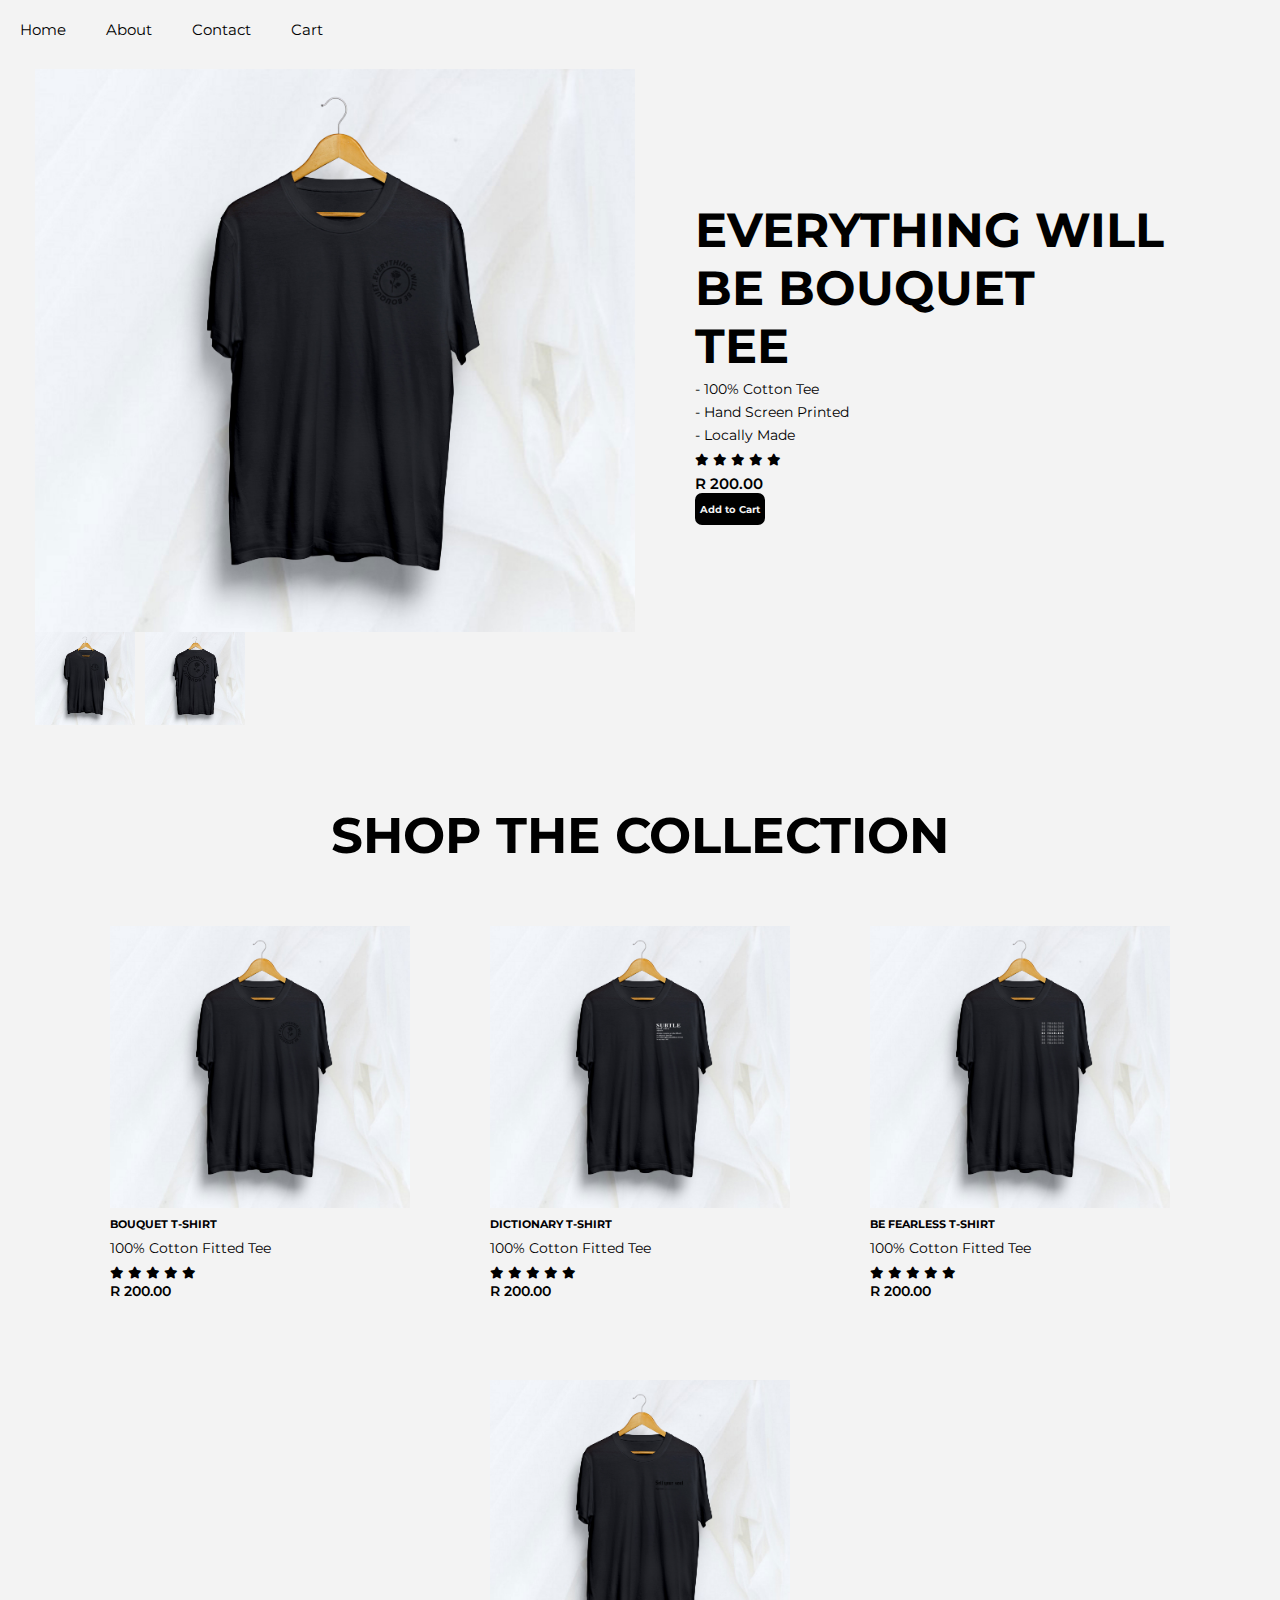
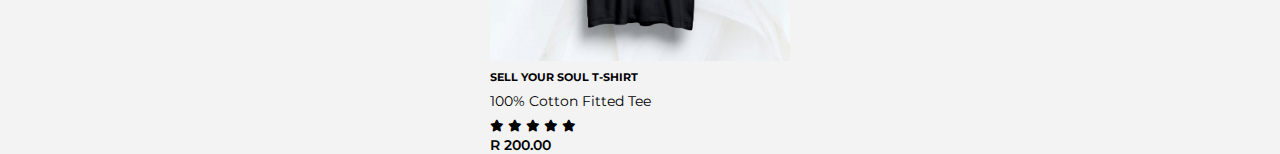
==== commit 061bee98: "Adding image change via Javascript" ====
--- a/productPage.html
+++ b/productPage.html
@@ -50,7 +50,7 @@
 
     <div class="product-container">
       <div class="grid-column">
-        <img class="display-img" src="./img/Everything-Front-POCKET-for-WEB.jpg" alt="">
+        <img class="display-img" id="display-img" src="./img/Everything-Front-POCKET-for-WEB.jpg" alt="">
 
         <div class="product-description">
           <h1>Everything will<br> be bouquet<br> Tee</h1>
@@ -68,7 +68,7 @@
           </div>
         </div>
         <div class="thumbnails">
-          <img id="change" onclick="change()" src="./img/Everything Front POCKET.jpg" alt="">
+          <img id="change" onclick="change()" src="./img/Everything-Front-POCKET-for-WEB.jpg" alt="">
           <img onclick="change()" id="thumbnail2" src="./img/Design3.jpg" alt="">
         </div>
       </div>
--- a/productStyles.css
+++ b/productStyles.css
@@ -7,7 +7,6 @@
 .logo {
   padding: 10px;
   display: flex;
-  
 }
 
 .logo img {
